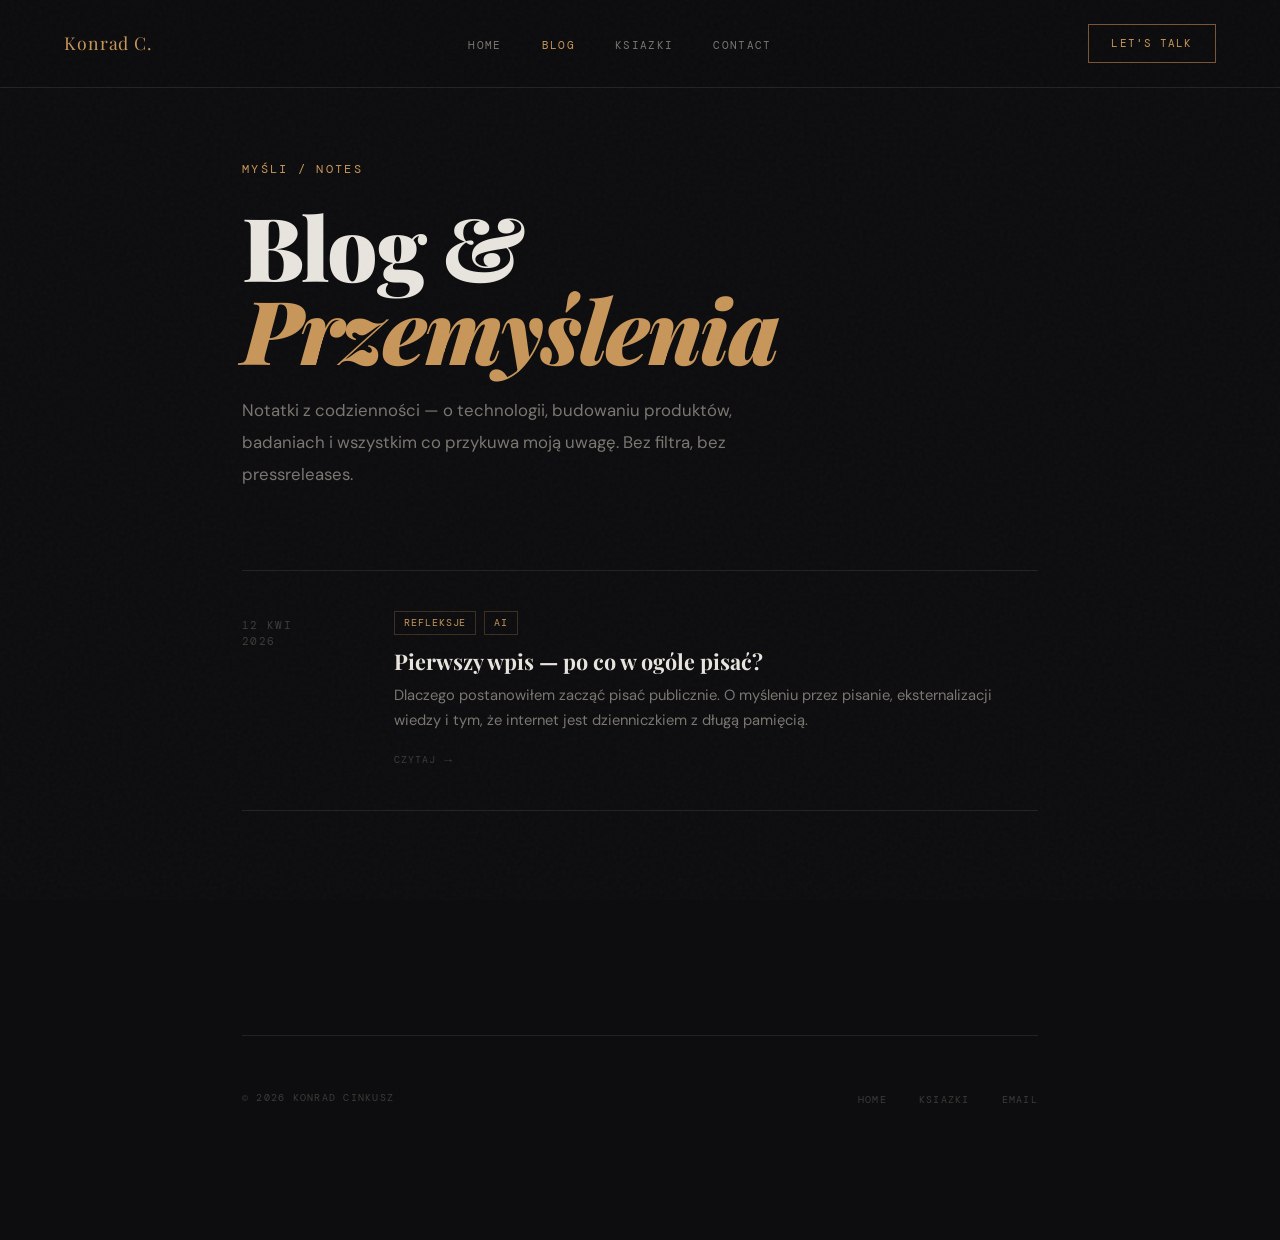
==== blog/index.html @ 59f7c013 "Add blog and books subpages with main page integration - blog/index.html: post listing with date + t" ====
<!DOCTYPE html>
<html lang="pl">
<head>
<meta charset="UTF-8" />
<meta name="viewport" content="width=device-width, initial-scale=1.0" />
<title>Blog — Konrad Cinkusz</title>
<link href="https://fonts.googleapis.com/css2?family=Playfair+Display:ital,wght@0,400;0,700;0,900;1,400&family=DM+Sans:wght@300;400;500&family=DM+Mono:wght@300;400;500&display=swap" rel="stylesheet" />
<style>
  :root {
    --bg: #0d0d0f;
    --bg2: #111115;
    --bg3: #16161c;
    --gold: #c8965a;
    --gold-light: #e0b87a;
    --gold-dim: #7a5535;
    --text: #e8e4de;
    --text-dim: #7a7670;
    --text-muted: #3d3b38;
    --border: #222228;
    --border-gold: rgba(200,150,90,0.25);
  }

  *, *::before, *::after { margin: 0; padding: 0; box-sizing: border-box; }
  html { scroll-behavior: smooth; }

  body {
    background: var(--bg);
    color: var(--text);
    font-family: 'DM Sans', sans-serif;
    font-size: 16px;
    line-height: 1.7;
    overflow-x: hidden;
  }

  body::before {
    content: '';
    position: fixed;
    inset: 0;
    background-image: url("data:image/svg+xml,%3Csvg viewBox='0 0 256 256' xmlns='http://www.w3.org/2000/svg'%3E%3Cfilter id='n'%3E%3CfeTurbulence type='fractalNoise' baseFrequency='0.9' numOctaves='4' stitchTiles='stitch'/%3E%3C/filter%3E%3Crect width='100%25' height='100%25' filter='url(%23n)' opacity='1'/%3E%3C/svg%3E");
    opacity: 0.025;
    pointer-events: none;
    z-index: 1000;
  }

  /* NAV */
  nav {
    position: fixed;
    top: 0; left: 0; right: 0;
    z-index: 900;
    display: flex;
    justify-content: space-between;
    align-items: center;
    padding: 1.5rem 4rem;
    background: rgba(13,13,15,0.85);
    backdrop-filter: blur(12px);
    border-bottom: 1px solid var(--border);
  }

  .nav-logo {
    font-family: 'Playfair Display', serif;
    font-size: 1.1rem;
    color: var(--gold);
    letter-spacing: 0.05em;
    text-decoration: none;
  }

  .nav-links {
    display: flex;
    gap: 2.5rem;
    list-style: none;
  }

  .nav-links a {
    font-family: 'DM Mono', monospace;
    font-size: 0.7rem;
    letter-spacing: 0.12em;
    text-transform: uppercase;
    color: var(--text-dim);
    text-decoration: none;
    transition: color 0.3s;
  }

  .nav-links a:hover,
  .nav-links a.active { color: var(--gold); }

  .nav-cta {
    font-family: 'DM Mono', monospace;
    font-size: 0.7rem;
    letter-spacing: 0.1em;
    text-transform: uppercase;
    padding: 0.55rem 1.4rem;
    border: 1px solid var(--gold-dim);
    color: var(--gold);
    text-decoration: none;
    transition: all 0.3s;
  }

  .nav-cta:hover { background: var(--gold); color: var(--bg); }

  /* PAGE */
  .page-wrapper {
    max-width: 860px;
    margin: 0 auto;
    padding: 10rem 2rem 8rem;
  }

  .page-eyebrow {
    font-family: 'DM Mono', monospace;
    font-size: 0.72rem;
    letter-spacing: 0.2em;
    text-transform: uppercase;
    color: var(--gold);
    margin-bottom: 1.5rem;
    opacity: 0;
    animation: fadeUp 0.7s ease 0.1s forwards;
  }

  .page-title {
    font-family: 'Playfair Display', serif;
    font-size: clamp(3rem, 7vw, 5.5rem);
    font-weight: 900;
    line-height: 0.95;
    letter-spacing: -0.02em;
    margin-bottom: 1.5rem;
    opacity: 0;
    animation: fadeUp 0.7s ease 0.25s forwards;
  }

  .page-title em { font-style: italic; color: var(--gold); }

  .page-desc {
    font-size: 1.05rem;
    color: var(--text-dim);
    line-height: 1.9;
    max-width: 560px;
    margin-bottom: 5rem;
    opacity: 0;
    animation: fadeUp 0.7s ease 0.4s forwards;
  }

  /* POSTS LIST */
  .posts-list {
    display: flex;
    flex-direction: column;
    gap: 0;
    opacity: 0;
    animation: fadeUp 0.7s ease 0.55s forwards;
  }

  .post-item {
    display: grid;
    grid-template-columns: 120px 1fr;
    gap: 2rem;
    align-items: start;
    padding: 2.5rem 0;
    border-bottom: 1px solid var(--border);
    text-decoration: none;
    transition: all 0.2s;
  }

  .post-item:first-child { border-top: 1px solid var(--border); }

  .post-item:hover .post-title { color: var(--gold); }
  .post-item:hover .post-arrow { transform: translateX(6px); color: var(--gold); }

  .post-date {
    font-family: 'DM Mono', monospace;
    font-size: 0.68rem;
    letter-spacing: 0.12em;
    color: var(--text-muted);
    text-transform: uppercase;
    padding-top: 0.35rem;
    line-height: 1.5;
  }

  .post-body { display: flex; flex-direction: column; gap: 0.5rem; }

  .post-tags {
    display: flex;
    gap: 0.5rem;
    flex-wrap: wrap;
    margin-bottom: 0.25rem;
  }

  .post-tag {
    font-family: 'DM Mono', monospace;
    font-size: 0.6rem;
    letter-spacing: 0.1em;
    text-transform: uppercase;
    color: var(--gold);
    border: 1px solid var(--border-gold);
    padding: 0.15rem 0.55rem;
  }

  .post-title {
    font-family: 'Playfair Display', serif;
    font-size: 1.35rem;
    font-weight: 700;
    color: var(--text);
    line-height: 1.3;
    transition: color 0.2s;
  }

  .post-excerpt {
    font-size: 0.92rem;
    color: var(--text-dim);
    line-height: 1.7;
  }

  .post-footer {
    display: flex;
    align-items: center;
    gap: 0.5rem;
    margin-top: 0.5rem;
    font-family: 'DM Mono', monospace;
    font-size: 0.65rem;
    letter-spacing: 0.1em;
    color: var(--text-muted);
    text-transform: uppercase;
  }

  .post-arrow {
    color: var(--text-muted);
    transition: transform 0.2s, color 0.2s;
    font-size: 0.8rem;
  }

  /* EMPTY STATE */
  .empty-state {
    padding: 4rem 0;
    text-align: center;
    border: 1px dashed var(--border);
  }

  .empty-state p {
    font-family: 'DM Mono', monospace;
    font-size: 0.75rem;
    letter-spacing: 0.15em;
    text-transform: uppercase;
    color: var(--text-muted);
  }

  /* FOOTER */
  .page-footer {
    margin-top: 6rem;
    padding-top: 3rem;
    border-top: 1px solid var(--border);
    display: flex;
    justify-content: space-between;
    align-items: center;
    flex-wrap: wrap;
    gap: 1rem;
  }

  .footer-text {
    font-family: 'DM Mono', monospace;
    font-size: 0.65rem;
    letter-spacing: 0.12em;
    text-transform: uppercase;
    color: var(--text-muted);
  }

  .footer-links {
    display: flex;
    gap: 2rem;
    list-style: none;
  }

  .footer-links a {
    font-family: 'DM Mono', monospace;
    font-size: 0.65rem;
    letter-spacing: 0.12em;
    text-transform: uppercase;
    color: var(--text-muted);
    text-decoration: none;
    transition: color 0.2s;
  }

  .footer-links a:hover { color: var(--gold); }

  /* ANIMATIONS */
  @keyframes fadeUp {
    from { opacity: 0; transform: translateY(20px); }
    to   { opacity: 1; transform: translateY(0); }
  }

  /* MOBILE */
  @media (max-width: 640px) {
    nav { padding: 1.5rem 1.5rem; }
    .nav-links { display: none; }
    .page-wrapper { padding: 8rem 1.5rem 5rem; }

    .post-item {
      grid-template-columns: 1fr;
      gap: 0.5rem;
    }
    .post-date { padding-top: 0; }
  }
</style>
</head>
<body>

<!-- NAV -->
<nav>
  <a href="../index.html" class="nav-logo">Konrad C.</a>
  <ul class="nav-links">
    <li><a href="../index.html">Home</a></li>
    <li><a href="index.html" class="active">Blog</a></li>
    <li><a href="../ksiazki/index.html">Ksiazki</a></li>
    <li><a href="../index.html#contact">Contact</a></li>
  </ul>
  <a href="../index.html#contact" class="nav-cta">Let's Talk</a>
</nav>

<div class="page-wrapper">

  <p class="page-eyebrow">Myśli / Notes</p>
  <h1 class="page-title">Blog &amp;<br><em>Przemyślenia</em></h1>
  <p class="page-desc">
    Notatki z codzienności — o technologii, budowaniu produktów, badaniach
    i wszystkim co przykuwa moją uwagę. Bez filtra, bez pressreleases.
  </p>

  <!-- ════════════════════════════════════════════════
       LISTA WPISÓW
       Aby dodać nowy wpis:
       1. Skopiuj blok <a class="post-item"> poniżej
       2. Zmień href na ścieżkę do nowego pliku HTML
       3. Uzupełnij datę, tagi, tytuł i zajawkę
       ════════════════════════════════════════════════ -->
  <div class="posts-list">

    <a href="posts/2026-04-12-pierwszy-wpis.html" class="post-item">
      <div class="post-date">
        12 Kwi<br>2026
      </div>
      <div class="post-body">
        <div class="post-tags">
          <span class="post-tag">Refleksje</span>
          <span class="post-tag">AI</span>
        </div>
        <div class="post-title">Pierwszy wpis — po co w ogóle pisać?</div>
        <div class="post-excerpt">
          Dlaczego postanowiłem zacząć pisać publicznie. O myśleniu przez pisanie,
          eksternalizacji wiedzy i tym, że internet jest dzienniczkiem z długą pamięcią.
        </div>
        <div class="post-footer">
          <span>Czytaj</span>
          <span class="post-arrow">→</span>
        </div>
      </div>
    </a>

    <!-- TUTAJ WKLEJAJ KOLEJNE WPISY (od najnowszego) -->

  </div>

</div>

<!-- FOOTER -->
<div class="page-wrapper" style="padding-top:0;">
  <div class="page-footer">
    <span class="footer-text">&copy; 2026 Konrad Cinkusz</span>
    <ul class="footer-links">
      <li><a href="../index.html">Home</a></li>
      <li><a href="../ksiazki/index.html">Ksiazki</a></li>
      <li><a href="mailto:konradcinkusz@gmail.com">Email</a></li>
    </ul>
  </div>
</div>

</body>
</html>
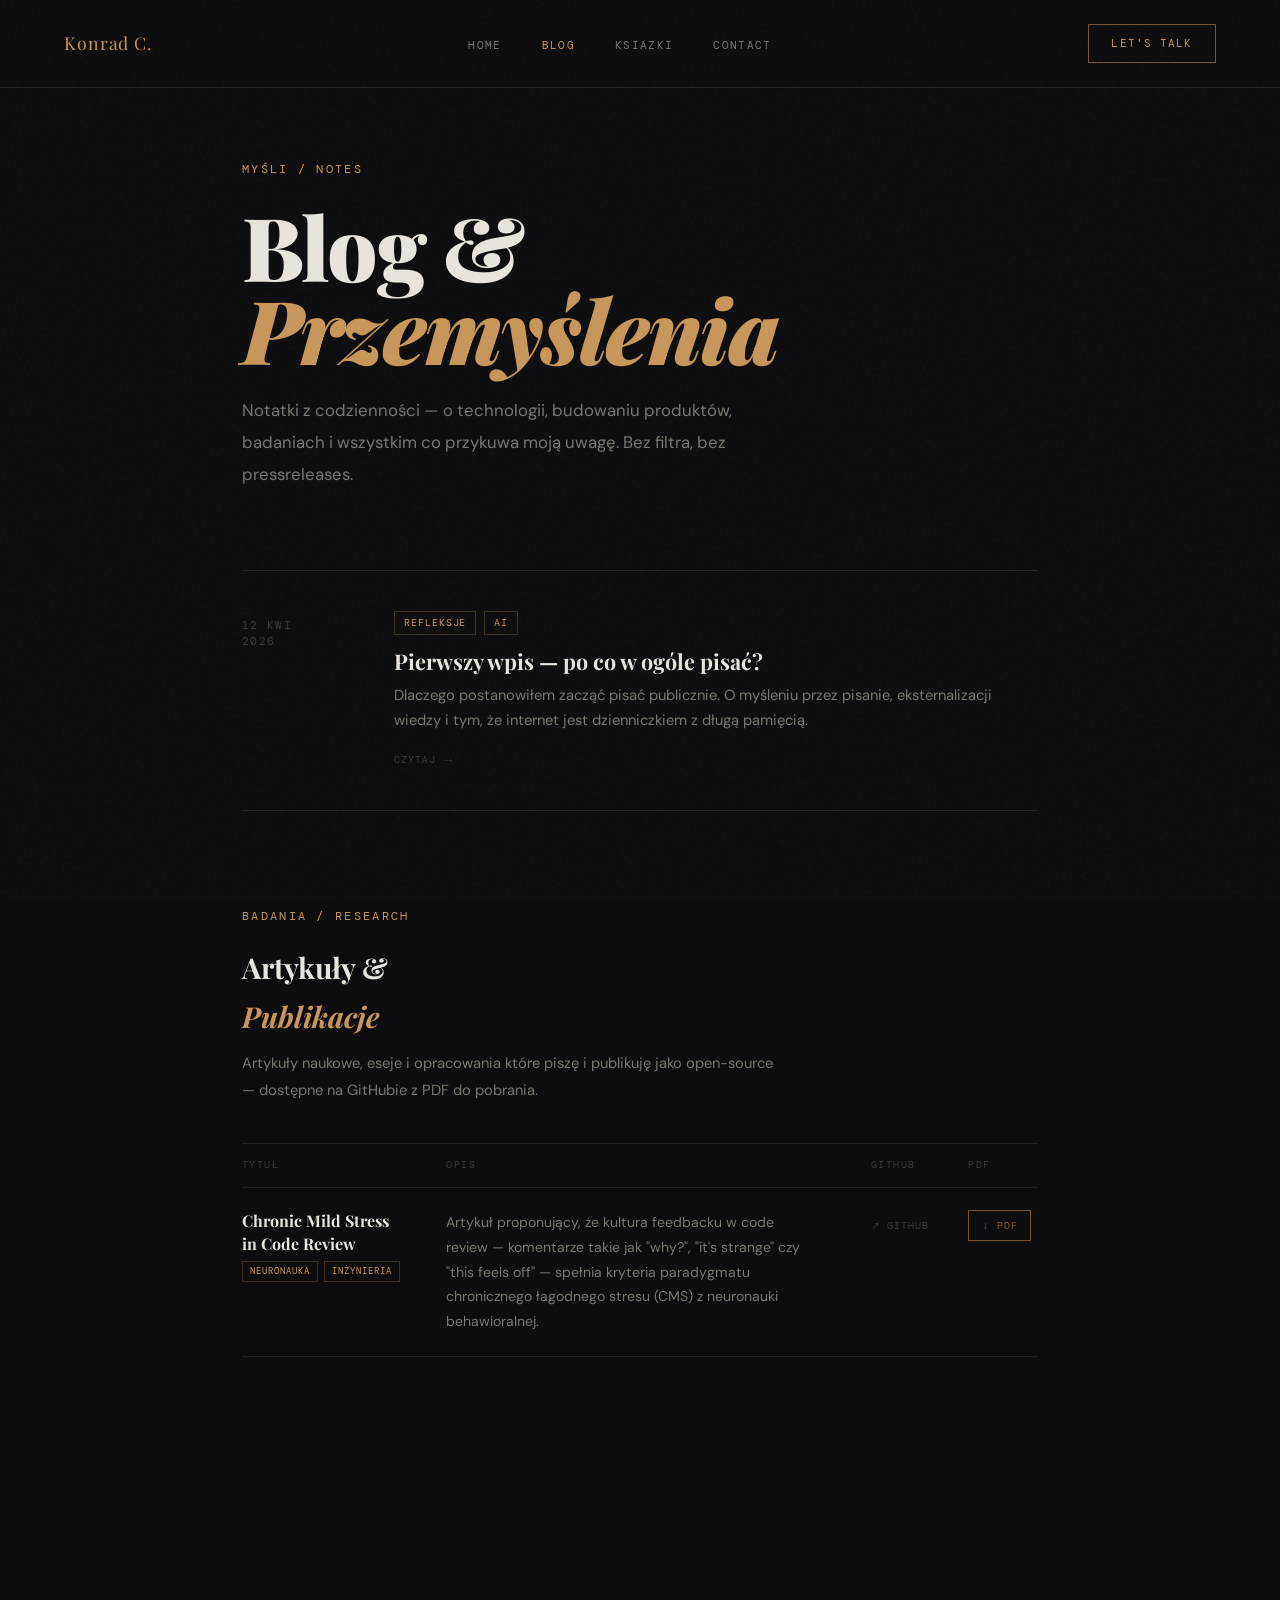
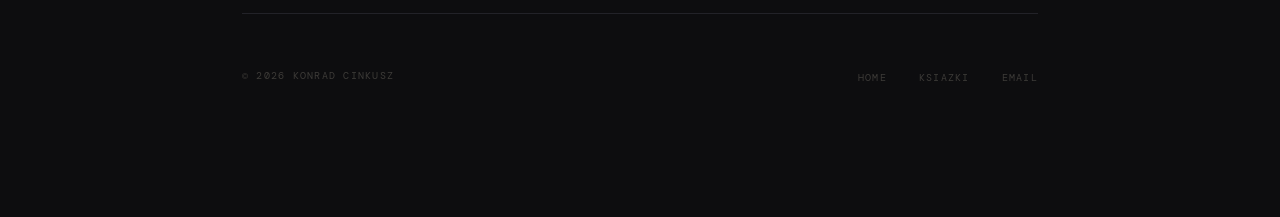
==== commit 3ee67a63: "Add publications table to blog page Adds an "Artykuły & Publikacje" section after the posts list wit" ====
--- a/blog/index.html
+++ b/blog/index.html
@@ -240,6 +240,147 @@
     color: var(--text-muted);
   }
 
+  /* PUBLICATIONS TABLE */
+  .section-eyebrow {
+    font-family: 'DM Mono', monospace;
+    font-size: 0.72rem;
+    letter-spacing: 0.2em;
+    text-transform: uppercase;
+    color: var(--gold);
+    margin-bottom: 1rem;
+    margin-top: 6rem;
+  }
+
+  .section-title {
+    font-family: 'Playfair Display', serif;
+    font-size: 1.8rem;
+    font-weight: 700;
+    color: var(--text);
+    margin-bottom: 0.6rem;
+  }
+
+  .section-title em { font-style: italic; color: var(--gold); }
+
+  .section-desc {
+    font-size: 0.92rem;
+    color: var(--text-dim);
+    line-height: 1.8;
+    max-width: 540px;
+    margin-bottom: 2.5rem;
+  }
+
+  .pub-table {
+    width: 100%;
+    border-collapse: collapse;
+    margin-bottom: 2rem;
+  }
+
+  .pub-table thead tr {
+    border-top: 1px solid var(--border);
+    border-bottom: 1px solid var(--border);
+  }
+
+  .pub-table th {
+    font-family: 'DM Mono', monospace;
+    font-size: 0.62rem;
+    letter-spacing: 0.15em;
+    text-transform: uppercase;
+    color: var(--text-muted);
+    padding: 0.8rem 1rem;
+    text-align: left;
+    font-weight: 400;
+  }
+
+  .pub-table th:first-child { padding-left: 0; }
+  .pub-table th:last-child { padding-right: 0; }
+
+  .pub-table tbody tr {
+    border-bottom: 1px solid var(--border);
+    transition: background 0.15s;
+  }
+
+  .pub-table tbody tr:hover { background: rgba(200,150,90,0.03); }
+
+  .pub-table td {
+    padding: 1.4rem 1rem;
+    vertical-align: top;
+  }
+
+  .pub-table td:first-child { padding-left: 0; }
+  .pub-table td:last-child { padding-right: 0; }
+
+  .pub-name {
+    font-family: 'Playfair Display', serif;
+    font-size: 1rem;
+    font-weight: 700;
+    color: var(--text);
+    line-height: 1.4;
+    margin-bottom: 0.3rem;
+  }
+
+  .pub-tags {
+    display: flex;
+    gap: 0.4rem;
+    flex-wrap: wrap;
+    margin-top: 0.4rem;
+  }
+
+  .pub-tag {
+    font-family: 'DM Mono', monospace;
+    font-size: 0.58rem;
+    letter-spacing: 0.1em;
+    text-transform: uppercase;
+    color: var(--gold);
+    border: 1px solid var(--border-gold);
+    padding: 0.1rem 0.45rem;
+  }
+
+  .pub-desc {
+    font-size: 0.88rem;
+    color: var(--text-dim);
+    line-height: 1.75;
+    max-width: 360px;
+  }
+
+  .pub-link {
+    display: inline-flex;
+    align-items: center;
+    gap: 0.35rem;
+    font-family: 'DM Mono', monospace;
+    font-size: 0.65rem;
+    letter-spacing: 0.1em;
+    text-transform: uppercase;
+    text-decoration: none;
+    color: var(--text-muted);
+    transition: color 0.2s;
+    white-space: nowrap;
+  }
+
+  .pub-link:hover { color: var(--gold); }
+
+  .pub-link-pdf {
+    color: var(--gold-dim);
+    border: 1px solid var(--gold-dim);
+    padding: 0.35rem 0.8rem;
+    transition: background 0.2s, color 0.2s;
+  }
+
+  .pub-link-pdf:hover { background: var(--gold); color: var(--bg); border-color: var(--gold); }
+
+  .pub-actions {
+    display: flex;
+    flex-direction: column;
+    gap: 0.6rem;
+    align-items: flex-start;
+  }
+
+  @media (max-width: 640px) {
+    .pub-table thead { display: none; }
+    .pub-table tbody tr { display: block; padding: 1.5rem 0; }
+    .pub-table td { display: block; padding: 0.2rem 0; }
+    .pub-desc { max-width: 100%; }
+  }
+
   /* FOOTER */
   .page-footer {
     margin-top: 6rem;
@@ -355,6 +496,61 @@
 
   </div>
 
+  <!-- ════════════════════════════════════════════════
+       ARTYKUŁY & PUBLIKACJE
+       Aby dodać nową publikację: skopiuj blok <tr> poniżej
+       ════════════════════════════════════════════════ -->
+  <p class="section-eyebrow">Badania / Research</p>
+  <h2 class="section-title">Artykuły &amp;<br><em>Publikacje</em></h2>
+  <p class="section-desc">
+    Artykuły naukowe, eseje i opracowania które piszę i publikuję jako open-source — dostępne na GitHubie z PDF do pobrania.
+  </p>
+
+  <table class="pub-table">
+    <thead>
+      <tr>
+        <th>Tytuł</th>
+        <th>Opis</th>
+        <th>GitHub</th>
+        <th>PDF</th>
+      </tr>
+    </thead>
+    <tbody>
+
+      <tr>
+        <td>
+          <div class="pub-name">Chronic Mild Stress<br>in Code Review</div>
+          <div class="pub-tags">
+            <span class="pub-tag">Neuronauka</span>
+            <span class="pub-tag">Inżynieria</span>
+          </div>
+        </td>
+        <td>
+          <p class="pub-desc">
+            Artykuł proponujący, że kultura feedbacku w code review — komentarze takie jak
+            "why?", "it's strange" czy "this feels off" — spełnia kryteria paradygmatu
+            chronicznego łagodnego stresu (CMS) z neuronauki behawioralnej.
+          </p>
+        </td>
+        <td>
+          <a href="https://github.com/konradcinkusz/cms-code-review-article" class="pub-link" target="_blank" rel="noopener">
+            ↗ GitHub
+          </a>
+        </td>
+        <td>
+          <div class="pub-actions">
+            <a href="https://github.com/konradcinkusz/cms-code-review-article/releases/latest/download/CMS_Code_Review.pdf" class="pub-link pub-link-pdf" target="_blank" rel="noopener">
+              ↓ PDF
+            </a>
+          </div>
+        </td>
+      </tr>
+
+      <!-- TUTAJ WKLEJAJ KOLEJNE PUBLIKACJE -->
+
+    </tbody>
+  </table>
+
 </div>
 
 <!-- FOOTER -->
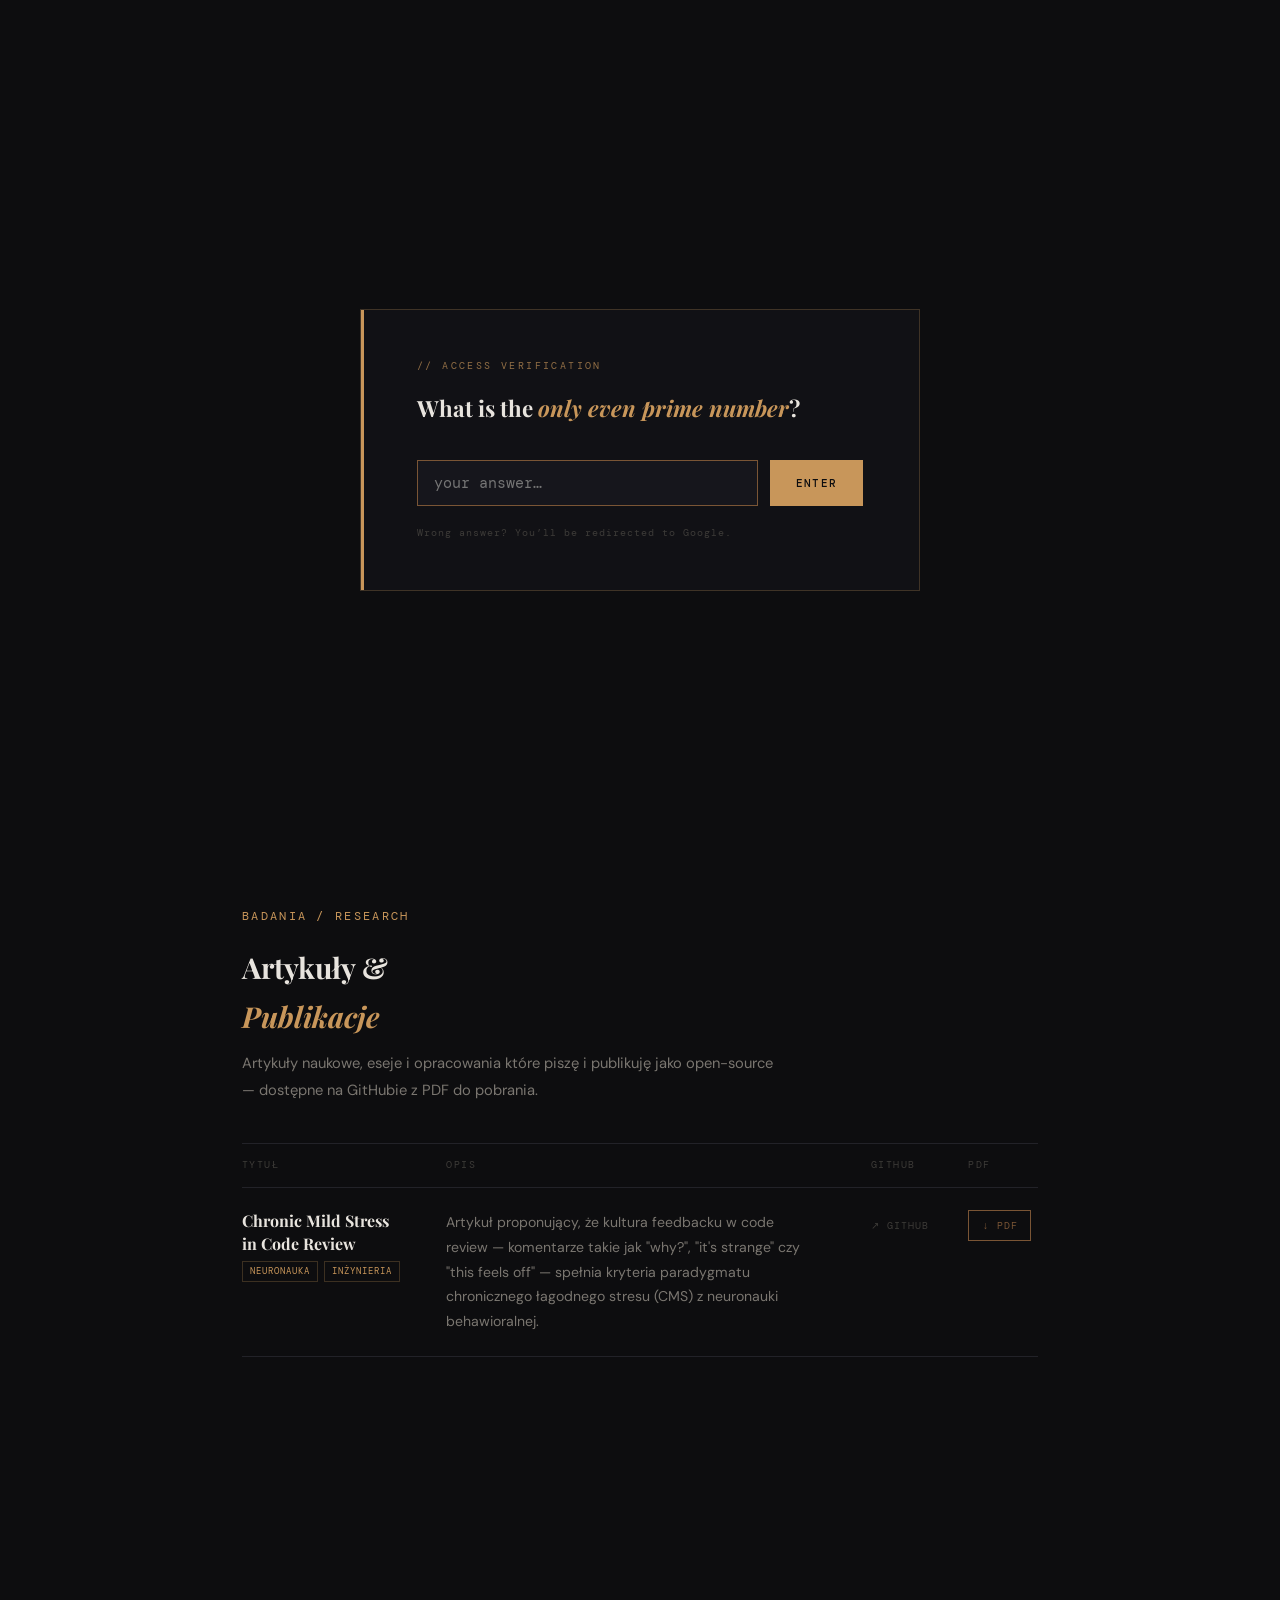
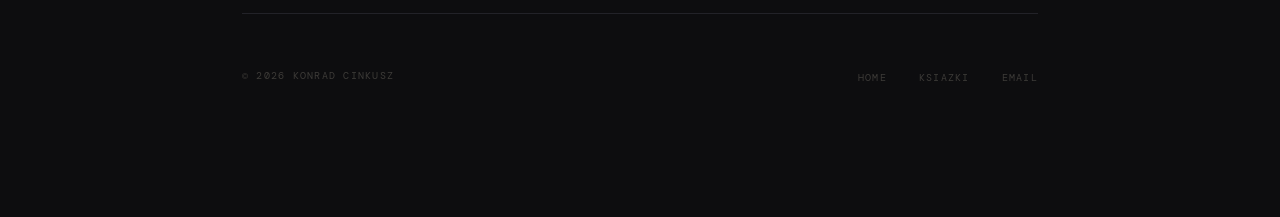
==== commit 3cd1c899: "Extract shared cursor & guard to assets/shared.css + shared.js; add sessionStorage so riddle fires o" ====
--- a/blog/index.html
+++ b/blog/index.html
@@ -5,6 +5,8 @@
 <meta name="viewport" content="width=device-width, initial-scale=1.0" />
 <title>Blog — Konrad Cinkusz</title>
 <link href="https://fonts.googleapis.com/css2?family=Playfair+Display:ital,wght@0,400;0,700;0,900;1,400&family=DM+Sans:wght@300;400;500&family=DM+Mono:wght@300;400;500&display=swap" rel="stylesheet" />
+<link rel="stylesheet" href="../assets/shared.css" />
+<script src="../assets/shared.js"></script>
 <style>
   :root {
     --bg: #0d0d0f;
@@ -440,6 +442,7 @@
 </style>
 </head>
 <body>
+<script>initGuard();</script>
 
 <!-- NAV -->
 <nav>
@@ -565,5 +568,6 @@
   </div>
 </div>
 
+<script>initCursor();</script>
 </body>
 </html>
--- a/assets/shared.css
+++ b/assets/shared.css
@@ -0,0 +1,140 @@
+/* ── CUSTOM CURSOR ── */
+*, *::before, *::after { cursor: none !important; }
+
+.cursor-dot {
+  position: fixed;
+  top: 0; left: 0;
+  width: 10px; height: 10px;
+  background: var(--gold);
+  border-radius: 50%;
+  pointer-events: none;
+  z-index: 10000;
+  transform: translate(-50%, -50%);
+  box-shadow: 0 0 8px rgba(200,150,90,0.6), 0 0 20px rgba(200,150,90,0.3);
+  transition: opacity 0.3s;
+}
+
+.cursor-canvas {
+  position: fixed;
+  inset: 0;
+  pointer-events: none;
+  z-index: 9999;
+}
+
+@media (max-width: 900px) {
+  .cursor-dot, .cursor-canvas { display: none; }
+  *, *::before, *::after { cursor: auto !important; }
+}
+
+/* ── GUARD OVERLAY ── */
+#guard-overlay {
+  position: fixed;
+  inset: 0;
+  z-index: 99999;
+  background: var(--bg);
+  display: flex;
+  align-items: center;
+  justify-content: center;
+  flex-direction: column;
+  transition: opacity 0.6s ease;
+}
+
+#guard-overlay.fade-out {
+  opacity: 0;
+  pointer-events: none;
+}
+
+.guard-inner {
+  width: min(560px, 90vw);
+  border: 1px solid var(--border-gold);
+  background: var(--bg2);
+  padding: 3rem 3.5rem;
+  position: relative;
+  animation: guardFadeUp 0.7s ease 0.1s both;
+}
+
+.guard-inner::before {
+  content: '';
+  position: absolute;
+  top: 0; left: 0;
+  width: 3px; height: 100%;
+  background: var(--gold);
+}
+
+.guard-index {
+  font-family: 'DM Mono', monospace;
+  font-size: 0.6rem;
+  letter-spacing: 0.25em;
+  text-transform: uppercase;
+  color: var(--gold);
+  opacity: 0.7;
+  margin-bottom: 1.2rem;
+}
+
+.guard-question {
+  font-family: 'Playfair Display', serif;
+  font-size: clamp(1.1rem, 2.5vw, 1.4rem);
+  font-weight: 700;
+  line-height: 1.4;
+  margin-bottom: 2.2rem;
+  color: var(--text);
+}
+
+.guard-question em { color: var(--gold); font-style: italic; }
+
+.guard-form {
+  display: flex;
+  gap: 0.75rem;
+}
+
+.guard-input {
+  flex: 1;
+  background: var(--bg3, #16161c);
+  border: 1px solid var(--border);
+  color: var(--text);
+  font-family: 'DM Mono', monospace;
+  font-size: 0.95rem;
+  padding: 0.75rem 1rem;
+  outline: none;
+  transition: border-color 0.3s;
+}
+
+.guard-input:focus { border-color: var(--gold-dim); }
+.guard-input.error { border-color: #c85a5a; animation: guardShake 0.35s ease; }
+
+.guard-submit {
+  background: var(--gold);
+  color: var(--bg);
+  border: none;
+  font-family: 'DM Mono', monospace;
+  font-size: 0.7rem;
+  letter-spacing: 0.12em;
+  text-transform: uppercase;
+  padding: 0.75rem 1.6rem;
+  cursor: pointer !important;
+  font-weight: 500;
+  transition: background 0.3s, transform 0.2s;
+}
+
+.guard-submit:hover { background: var(--gold-light); transform: translateY(-1px); }
+
+.guard-hint {
+  font-family: 'DM Mono', monospace;
+  font-size: 0.62rem;
+  letter-spacing: 0.1em;
+  color: var(--text-muted);
+  margin-top: 1.2rem;
+}
+
+@keyframes guardFadeUp {
+  from { opacity: 0; transform: translateY(30px); }
+  to   { opacity: 1; transform: translateY(0); }
+}
+
+@keyframes guardShake {
+  0%, 100% { transform: translateX(0); }
+  20%       { transform: translateX(-6px); }
+  40%       { transform: translateX(6px); }
+  60%       { transform: translateX(-4px); }
+  80%       { transform: translateX(4px); }
+}
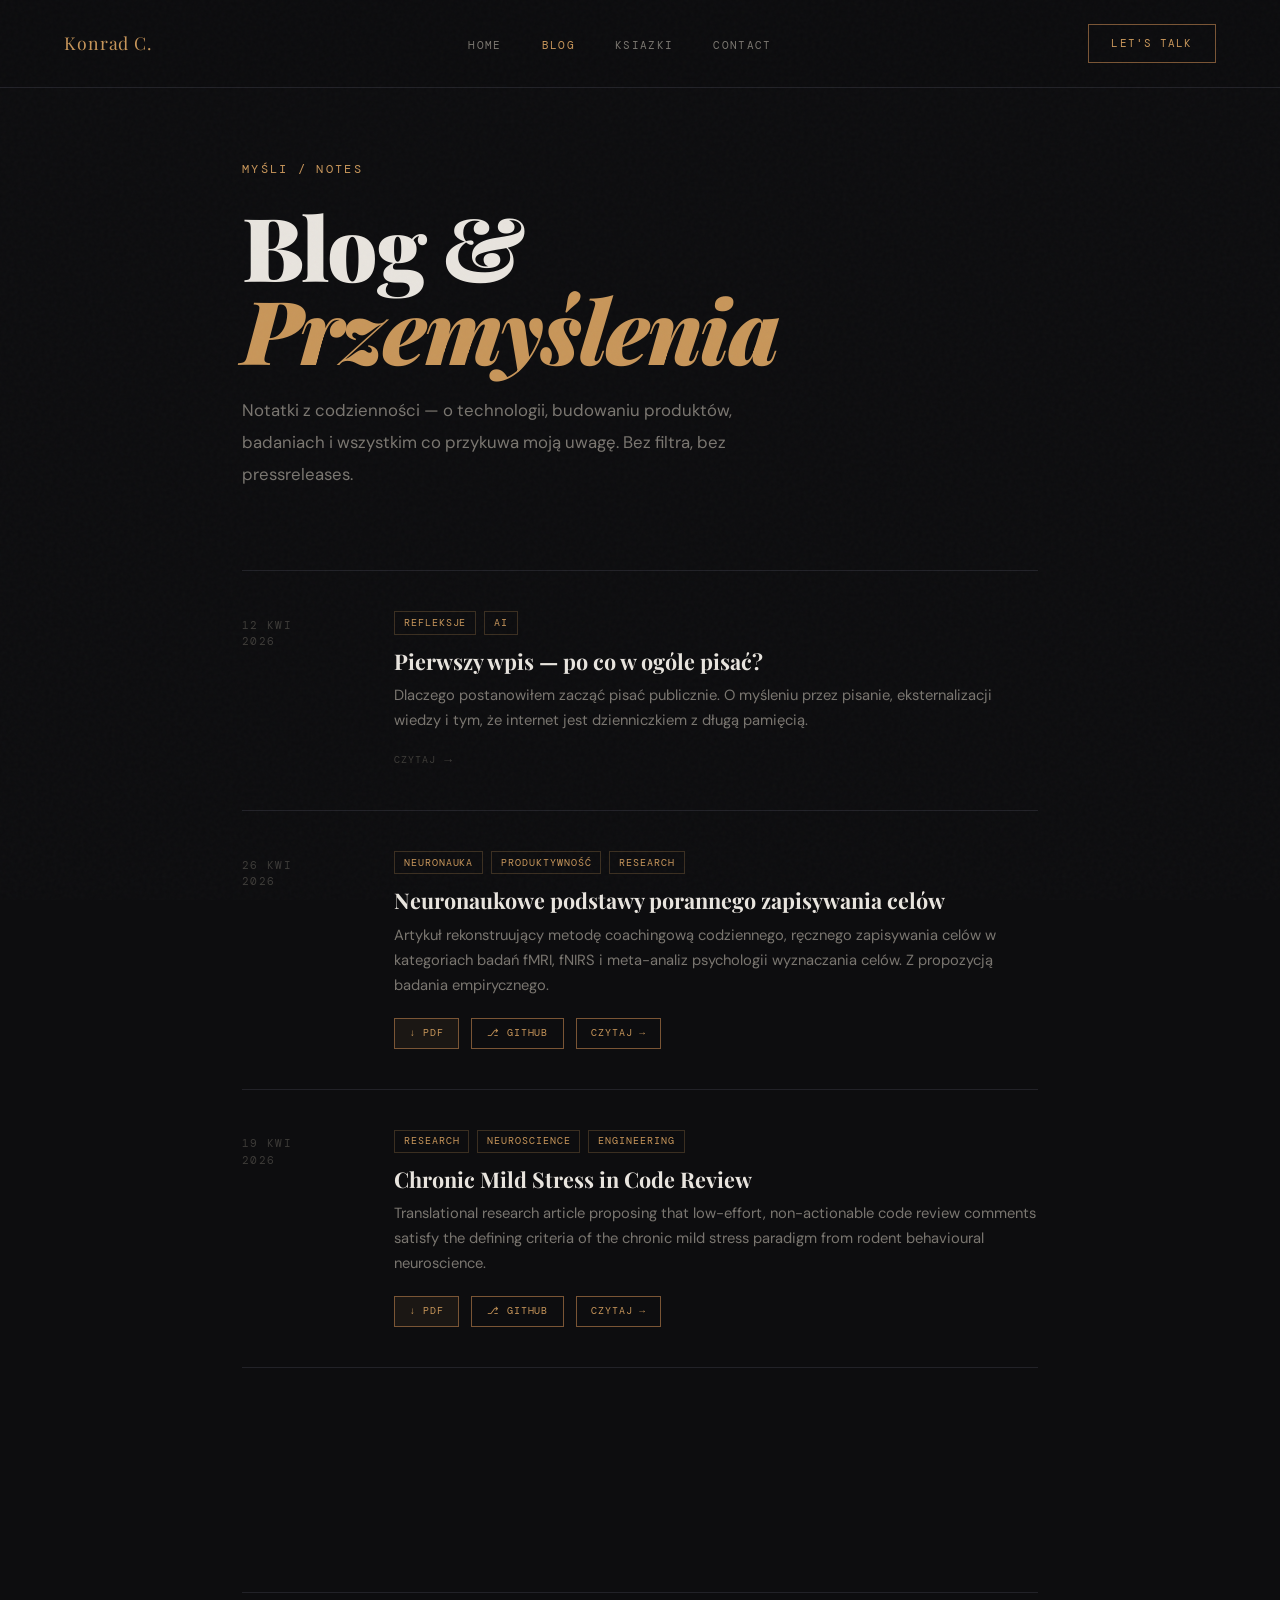
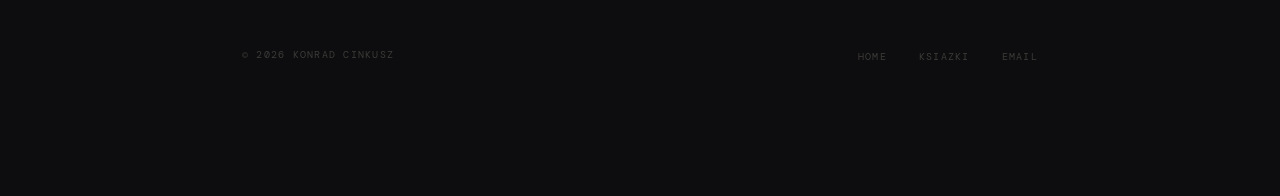
==== commit 5f24658d: "Add new blog posts, card layout, and .gitignore Added two new blog post HTML files with custom style" ====
--- a/blog/index.html
+++ b/blog/index.html
@@ -5,8 +5,6 @@
 <meta name="viewport" content="width=device-width, initial-scale=1.0" />
 <title>Blog — Konrad Cinkusz</title>
 <link href="https://fonts.googleapis.com/css2?family=Playfair+Display:ital,wght@0,400;0,700;0,900;1,400&family=DM+Sans:wght@300;400;500&family=DM+Mono:wght@300;400;500&display=swap" rel="stylesheet" />
-<link rel="stylesheet" href="../assets/shared.css" />
-<script src="../assets/shared.js"></script>
 <style>
   :root {
     --bg: #0d0d0f;
@@ -227,6 +225,63 @@
     font-size: 0.8rem;
   }
 
+  /* Card variant: not a full-link wrapper, has nested action buttons */
+  .post-item--linked {
+    display: grid;
+    grid-template-columns: 120px 1fr;
+    gap: 2rem;
+    align-items: start;
+    padding: 2.5rem 0;
+    border-bottom: 1px solid var(--border);
+    text-decoration: none;
+    transition: all 0.2s;
+  }
+
+  .post-item--linked:first-child { border-top: 1px solid var(--border); }
+
+  .post-item--linked .post-title-link {
+    font-family: 'Playfair Display', serif;
+    font-size: 1.35rem;
+    font-weight: 700;
+    color: var(--text);
+    line-height: 1.3;
+    text-decoration: none;
+    transition: color 0.2s;
+    display: block;
+  }
+
+  .post-item--linked .post-title-link:hover { color: var(--gold); }
+
+  .post-links {
+    display: flex;
+    gap: 0.75rem;
+    flex-wrap: wrap;
+    margin-top: 0.75rem;
+  }
+
+  .post-link-btn {
+    display: inline-flex;
+    align-items: center;
+    gap: 0.4rem;
+    font-family: 'DM Mono', monospace;
+    font-size: 0.6rem;
+    letter-spacing: 0.1em;
+    text-transform: uppercase;
+    text-decoration: none;
+    padding: 0.4rem 0.9rem;
+    border: 1px solid var(--gold-dim);
+    color: var(--gold);
+    transition: all 0.2s;
+  }
+
+  .post-link-btn:hover {
+    background: var(--gold);
+    color: var(--bg);
+    border-color: var(--gold);
+  }
+
+  .post-link-btn--primary { background: rgba(200,150,90,0.08); }
+
   /* EMPTY STATE */
   .empty-state {
     padding: 4rem 0;
@@ -242,147 +297,6 @@
     color: var(--text-muted);
   }
 
-  /* PUBLICATIONS TABLE */
-  .section-eyebrow {
-    font-family: 'DM Mono', monospace;
-    font-size: 0.72rem;
-    letter-spacing: 0.2em;
-    text-transform: uppercase;
-    color: var(--gold);
-    margin-bottom: 1rem;
-    margin-top: 6rem;
-  }
-
-  .section-title {
-    font-family: 'Playfair Display', serif;
-    font-size: 1.8rem;
-    font-weight: 700;
-    color: var(--text);
-    margin-bottom: 0.6rem;
-  }
-
-  .section-title em { font-style: italic; color: var(--gold); }
-
-  .section-desc {
-    font-size: 0.92rem;
-    color: var(--text-dim);
-    line-height: 1.8;
-    max-width: 540px;
-    margin-bottom: 2.5rem;
-  }
-
-  .pub-table {
-    width: 100%;
-    border-collapse: collapse;
-    margin-bottom: 2rem;
-  }
-
-  .pub-table thead tr {
-    border-top: 1px solid var(--border);
-    border-bottom: 1px solid var(--border);
-  }
-
-  .pub-table th {
-    font-family: 'DM Mono', monospace;
-    font-size: 0.62rem;
-    letter-spacing: 0.15em;
-    text-transform: uppercase;
-    color: var(--text-muted);
-    padding: 0.8rem 1rem;
-    text-align: left;
-    font-weight: 400;
-  }
-
-  .pub-table th:first-child { padding-left: 0; }
-  .pub-table th:last-child { padding-right: 0; }
-
-  .pub-table tbody tr {
-    border-bottom: 1px solid var(--border);
-    transition: background 0.15s;
-  }
-
-  .pub-table tbody tr:hover { background: rgba(200,150,90,0.03); }
-
-  .pub-table td {
-    padding: 1.4rem 1rem;
-    vertical-align: top;
-  }
-
-  .pub-table td:first-child { padding-left: 0; }
-  .pub-table td:last-child { padding-right: 0; }
-
-  .pub-name {
-    font-family: 'Playfair Display', serif;
-    font-size: 1rem;
-    font-weight: 700;
-    color: var(--text);
-    line-height: 1.4;
-    margin-bottom: 0.3rem;
-  }
-
-  .pub-tags {
-    display: flex;
-    gap: 0.4rem;
-    flex-wrap: wrap;
-    margin-top: 0.4rem;
-  }
-
-  .pub-tag {
-    font-family: 'DM Mono', monospace;
-    font-size: 0.58rem;
-    letter-spacing: 0.1em;
-    text-transform: uppercase;
-    color: var(--gold);
-    border: 1px solid var(--border-gold);
-    padding: 0.1rem 0.45rem;
-  }
-
-  .pub-desc {
-    font-size: 0.88rem;
-    color: var(--text-dim);
-    line-height: 1.75;
-    max-width: 360px;
-  }
-
-  .pub-link {
-    display: inline-flex;
-    align-items: center;
-    gap: 0.35rem;
-    font-family: 'DM Mono', monospace;
-    font-size: 0.65rem;
-    letter-spacing: 0.1em;
-    text-transform: uppercase;
-    text-decoration: none;
-    color: var(--text-muted);
-    transition: color 0.2s;
-    white-space: nowrap;
-  }
-
-  .pub-link:hover { color: var(--gold); }
-
-  .pub-link-pdf {
-    color: var(--gold-dim);
-    border: 1px solid var(--gold-dim);
-    padding: 0.35rem 0.8rem;
-    transition: background 0.2s, color 0.2s;
-  }
-
-  .pub-link-pdf:hover { background: var(--gold); color: var(--bg); border-color: var(--gold); }
-
-  .pub-actions {
-    display: flex;
-    flex-direction: column;
-    gap: 0.6rem;
-    align-items: flex-start;
-  }
-
-  @media (max-width: 640px) {
-    .pub-table thead { display: none; }
-    .pub-table tbody tr { display: block; padding: 1.5rem 0; }
-    .pub-table td { display: block; padding: 0.2rem 0; }
-    .pub-desc { max-width: 100%; }
-  }
-
   /* FOOTER */
   .page-footer {
     margin-top: 6rem;
@@ -442,7 +356,6 @@
 </style>
 </head>
 <body>
-<script>initGuard();</script>
 
 <!-- NAV -->
 <nav>
@@ -495,64 +408,69 @@
       </div>
     </a>
 
+    <div class="post-item--linked">
+      <div class="post-date">
+        26 Kwi<br>2026
+      </div>
+      <div class="post-body">
+        <div class="post-tags">
+          <span class="post-tag">Neuronauka</span>
+          <span class="post-tag">Produktywność</span>
+          <span class="post-tag">Research</span>
+        </div>
+        <a href="posts/2026-04-26-poranne-cele-neuronauka.html" class="post-title-link">Neuronaukowe podstawy porannego zapisywania celów</a>
+        <div class="post-excerpt">
+          Artykuł rekonstruujący metodę coachingową codziennego, ręcznego zapisywania celów
+          w kategoriach badań fMRI, fNIRS i meta-analiz psychologii wyznaczania celów.
+          Z propozycją badania empirycznego.
+        </div>
+        <div class="post-links">
+          <a href="https://github.com/konradcinkusz/poranne-cele-neuronauka/releases/latest/download/Neuronauka_Porannego_Zapisywania_Celow.pdf"
+             class="post-link-btn post-link-btn--primary"
+             target="_blank" rel="noopener">↓ PDF</a>
+          <a href="https://github.com/konradcinkusz/poranne-cele-neuronauka"
+             class="post-link-btn"
+             target="_blank" rel="noopener">⎇ GitHub</a>
+          <a href="posts/2026-04-26-poranne-cele-neuronauka.html" class="post-link-btn">
+            Czytaj <span>→</span>
+          </a>
+        </div>
+      </div>
+    </div>
+
+    <div class="post-item--linked">
+      <div class="post-date">
+        19 Kwi<br>2026
+      </div>
+      <div class="post-body">
+        <div class="post-tags">
+          <span class="post-tag">Research</span>
+          <span class="post-tag">Neuroscience</span>
+          <span class="post-tag">Engineering</span>
+        </div>
+        <a href="posts/2026-04-19-cms-code-review.html" class="post-title-link">Chronic Mild Stress in Code Review</a>
+        <div class="post-excerpt">
+          Translational research article proposing that low-effort, non-actionable code review
+          comments satisfy the defining criteria of the chronic mild stress paradigm from
+          rodent behavioural neuroscience.
+        </div>
+        <div class="post-links">
+          <a href="https://github.com/konradcinkusz/cms-code-review-article/releases/latest/download/CMS_Code_Review.pdf"
+             class="post-link-btn post-link-btn--primary"
+             target="_blank" rel="noopener">↓ PDF</a>
+          <a href="https://github.com/konradcinkusz/cms-code-review-article"
+             class="post-link-btn"
+             target="_blank" rel="noopener">⎇ GitHub</a>
+          <a href="posts/2026-04-19-cms-code-review.html" class="post-link-btn">
+            Czytaj <span>→</span>
+          </a>
+        </div>
+      </div>
+    </div>
+
     <!-- TUTAJ WKLEJAJ KOLEJNE WPISY (od najnowszego) -->
 
   </div>
-
-  <!-- ════════════════════════════════════════════════
-       ARTYKUŁY & PUBLIKACJE
-       Aby dodać nową publikację: skopiuj blok <tr> poniżej
-       ════════════════════════════════════════════════ -->
-  <p class="section-eyebrow">Badania / Research</p>
-  <h2 class="section-title">Artykuły &amp;<br><em>Publikacje</em></h2>
-  <p class="section-desc">
-    Artykuły naukowe, eseje i opracowania które piszę i publikuję jako open-source — dostępne na GitHubie z PDF do pobrania.
-  </p>
-
-  <table class="pub-table">
-    <thead>
-      <tr>
-        <th>Tytuł</th>
-        <th>Opis</th>
-        <th>GitHub</th>
-        <th>PDF</th>
-      </tr>
-    </thead>
-    <tbody>
-
-      <tr>
-        <td>
-          <div class="pub-name">Chronic Mild Stress<br>in Code Review</div>
-          <div class="pub-tags">
-            <span class="pub-tag">Neuronauka</span>
-            <span class="pub-tag">Inżynieria</span>
-          </div>
-        </td>
-        <td>
-          <p class="pub-desc">
-            Artykuł proponujący, że kultura feedbacku w code review — komentarze takie jak
-            "why?", "it's strange" czy "this feels off" — spełnia kryteria paradygmatu
-            chronicznego łagodnego stresu (CMS) z neuronauki behawioralnej.
-          </p>
-        </td>
-        <td>
-          <a href="https://github.com/konradcinkusz/cms-code-review-article" class="pub-link" target="_blank" rel="noopener">
-            ↗ GitHub
-          </a>
-        </td>
-        <td>
-          <div class="pub-actions">
-            <a href="https://github.com/konradcinkusz/cms-code-review-article/releases/latest/download/CMS_Code_Review.pdf" class="pub-link pub-link-pdf" target="_blank" rel="noopener">
-              ↓ PDF
-            </a>
-          </div>
-        </td>
-      </tr>
-
-      <!-- TUTAJ WKLEJAJ KOLEJNE PUBLIKACJE -->
-
-    </tbody>
-  </table>
 
 </div>
 
@@ -568,6 +486,5 @@
   </div>
 </div>
 
-<script>initCursor();</script>
 </body>
 </html>
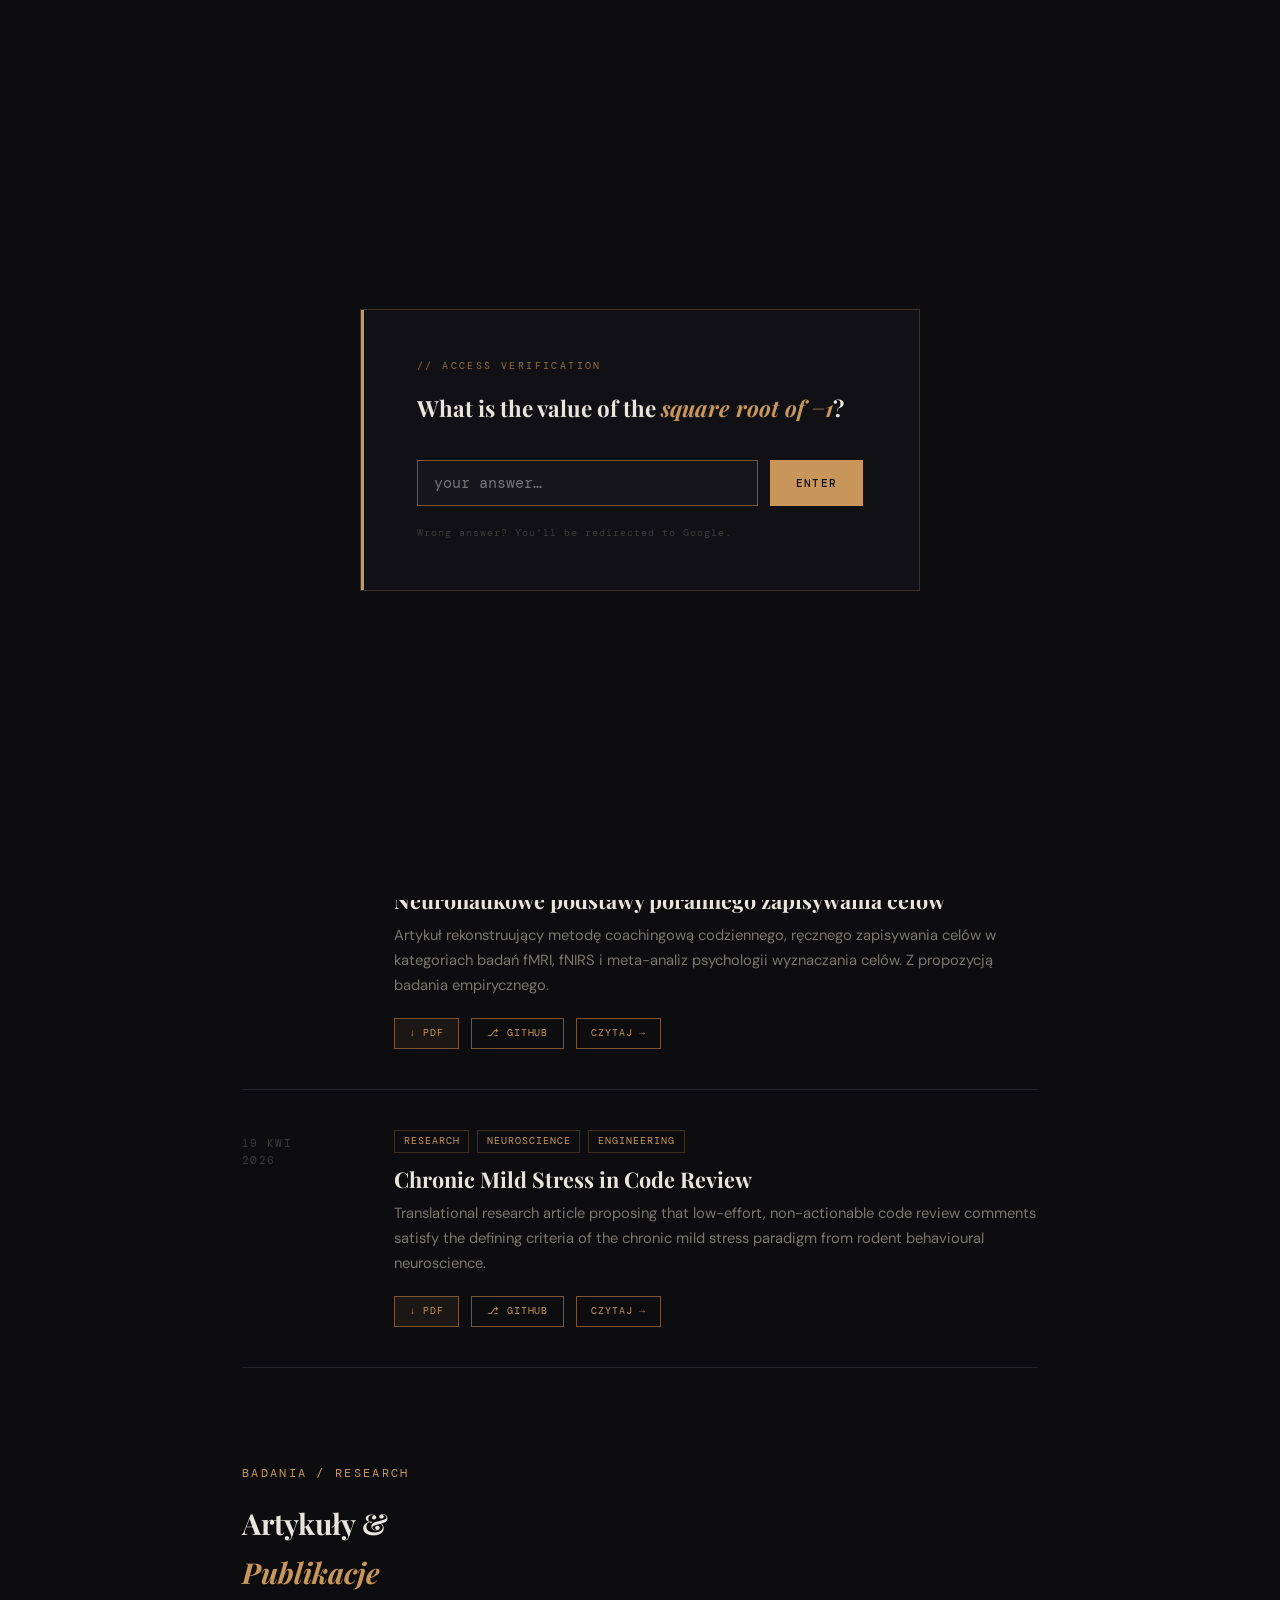
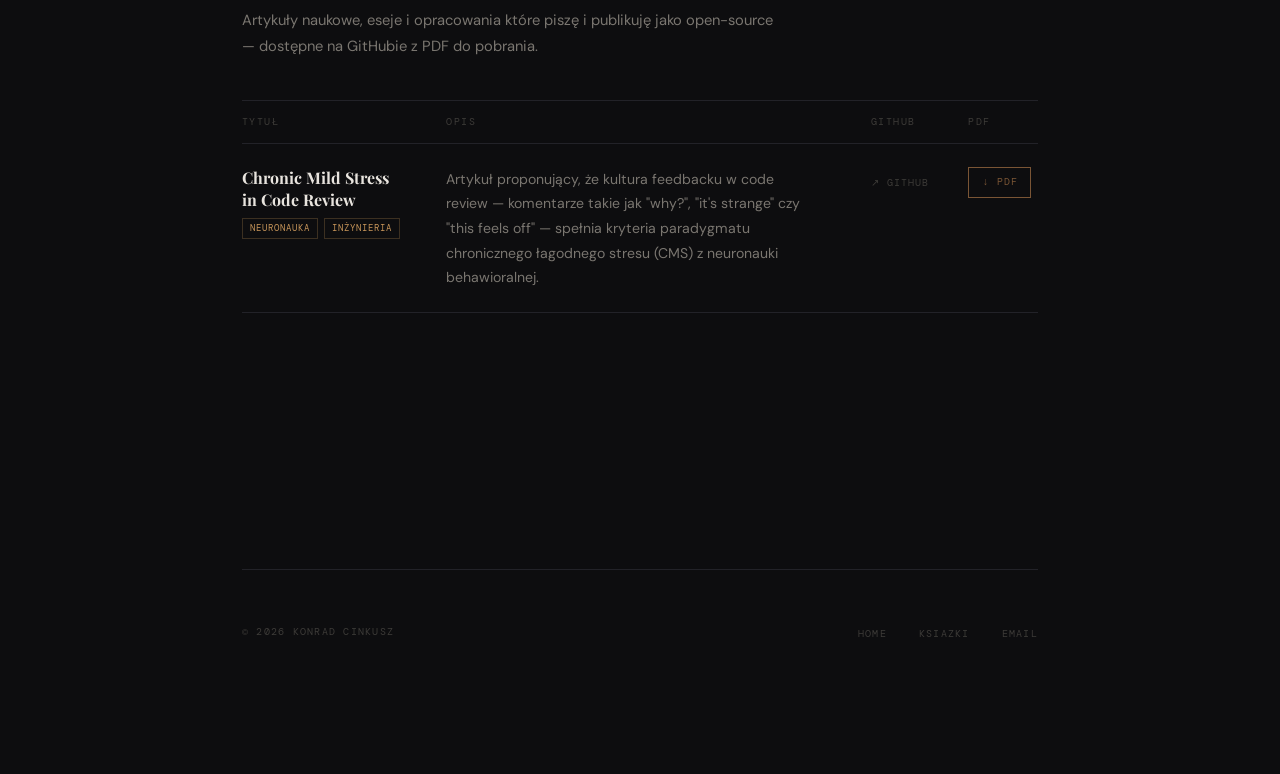
==== commit 6a54190f: "Merge branch 'main' of https://github.com/konradcinkusz/konradcinkusz.github.io" ====
--- a/blog/index.html
+++ b/blog/index.html
@@ -5,6 +5,8 @@
 <meta name="viewport" content="width=device-width, initial-scale=1.0" />
 <title>Blog — Konrad Cinkusz</title>
 <link href="https://fonts.googleapis.com/css2?family=Playfair+Display:ital,wght@0,400;0,700;0,900;1,400&family=DM+Sans:wght@300;400;500&family=DM+Mono:wght@300;400;500&display=swap" rel="stylesheet" />
+<link rel="stylesheet" href="../assets/shared.css" />
+<script src="../assets/shared.js"></script>
 <style>
   :root {
     --bg: #0d0d0f;
@@ -297,6 +299,147 @@
     color: var(--text-muted);
   }
 
+  /* PUBLICATIONS TABLE */
+  .section-eyebrow {
+    font-family: 'DM Mono', monospace;
+    font-size: 0.72rem;
+    letter-spacing: 0.2em;
+    text-transform: uppercase;
+    color: var(--gold);
+    margin-bottom: 1rem;
+    margin-top: 6rem;
+  }
+
+  .section-title {
+    font-family: 'Playfair Display', serif;
+    font-size: 1.8rem;
+    font-weight: 700;
+    color: var(--text);
+    margin-bottom: 0.6rem;
+  }
+
+  .section-title em { font-style: italic; color: var(--gold); }
+
+  .section-desc {
+    font-size: 0.92rem;
+    color: var(--text-dim);
+    line-height: 1.8;
+    max-width: 540px;
+    margin-bottom: 2.5rem;
+  }
+
+  .pub-table {
+    width: 100%;
+    border-collapse: collapse;
+    margin-bottom: 2rem;
+  }
+
+  .pub-table thead tr {
+    border-top: 1px solid var(--border);
+    border-bottom: 1px solid var(--border);
+  }
+
+  .pub-table th {
+    font-family: 'DM Mono', monospace;
+    font-size: 0.62rem;
+    letter-spacing: 0.15em;
+    text-transform: uppercase;
+    color: var(--text-muted);
+    padding: 0.8rem 1rem;
+    text-align: left;
+    font-weight: 400;
+  }
+
+  .pub-table th:first-child { padding-left: 0; }
+  .pub-table th:last-child { padding-right: 0; }
+
+  .pub-table tbody tr {
+    border-bottom: 1px solid var(--border);
+    transition: background 0.15s;
+  }
+
+  .pub-table tbody tr:hover { background: rgba(200,150,90,0.03); }
+
+  .pub-table td {
+    padding: 1.4rem 1rem;
+    vertical-align: top;
+  }
+
+  .pub-table td:first-child { padding-left: 0; }
+  .pub-table td:last-child { padding-right: 0; }
+
+  .pub-name {
+    font-family: 'Playfair Display', serif;
+    font-size: 1rem;
+    font-weight: 700;
+    color: var(--text);
+    line-height: 1.4;
+    margin-bottom: 0.3rem;
+  }
+
+  .pub-tags {
+    display: flex;
+    gap: 0.4rem;
+    flex-wrap: wrap;
+    margin-top: 0.4rem;
+  }
+
+  .pub-tag {
+    font-family: 'DM Mono', monospace;
+    font-size: 0.58rem;
+    letter-spacing: 0.1em;
+    text-transform: uppercase;
+    color: var(--gold);
+    border: 1px solid var(--border-gold);
+    padding: 0.1rem 0.45rem;
+  }
+
+  .pub-desc {
+    font-size: 0.88rem;
+    color: var(--text-dim);
+    line-height: 1.75;
+    max-width: 360px;
+  }
+
+  .pub-link {
+    display: inline-flex;
+    align-items: center;
+    gap: 0.35rem;
+    font-family: 'DM Mono', monospace;
+    font-size: 0.65rem;
+    letter-spacing: 0.1em;
+    text-transform: uppercase;
+    text-decoration: none;
+    color: var(--text-muted);
+    transition: color 0.2s;
+    white-space: nowrap;
+  }
+
+  .pub-link:hover { color: var(--gold); }
+
+  .pub-link-pdf {
+    color: var(--gold-dim);
+    border: 1px solid var(--gold-dim);
+    padding: 0.35rem 0.8rem;
+    transition: background 0.2s, color 0.2s;
+  }
+
+  .pub-link-pdf:hover { background: var(--gold); color: var(--bg); border-color: var(--gold); }
+
+  .pub-actions {
+    display: flex;
+    flex-direction: column;
+    gap: 0.6rem;
+    align-items: flex-start;
+  }
+
+  @media (max-width: 640px) {
+    .pub-table thead { display: none; }
+    .pub-table tbody tr { display: block; padding: 1.5rem 0; }
+    .pub-table td { display: block; padding: 0.2rem 0; }
+    .pub-desc { max-width: 100%; }
+  }
+
   /* FOOTER */
   .page-footer {
     margin-top: 6rem;
@@ -356,6 +499,7 @@
 </style>
 </head>
 <body>
+<script>initGuard();</script>
 
 <!-- NAV -->
 <nav>
@@ -472,6 +616,61 @@
 
   </div>
 
+  <!-- ════════════════════════════════════════════════
+       ARTYKUŁY & PUBLIKACJE
+       Aby dodać nową publikację: skopiuj blok <tr> poniżej
+       ════════════════════════════════════════════════ -->
+  <p class="section-eyebrow">Badania / Research</p>
+  <h2 class="section-title">Artykuły &amp;<br><em>Publikacje</em></h2>
+  <p class="section-desc">
+    Artykuły naukowe, eseje i opracowania które piszę i publikuję jako open-source — dostępne na GitHubie z PDF do pobrania.
+  </p>
+
+  <table class="pub-table">
+    <thead>
+      <tr>
+        <th>Tytuł</th>
+        <th>Opis</th>
+        <th>GitHub</th>
+        <th>PDF</th>
+      </tr>
+    </thead>
+    <tbody>
+
+      <tr>
+        <td>
+          <div class="pub-name">Chronic Mild Stress<br>in Code Review</div>
+          <div class="pub-tags">
+            <span class="pub-tag">Neuronauka</span>
+            <span class="pub-tag">Inżynieria</span>
+          </div>
+        </td>
+        <td>
+          <p class="pub-desc">
+            Artykuł proponujący, że kultura feedbacku w code review — komentarze takie jak
+            "why?", "it's strange" czy "this feels off" — spełnia kryteria paradygmatu
+            chronicznego łagodnego stresu (CMS) z neuronauki behawioralnej.
+          </p>
+        </td>
+        <td>
+          <a href="https://github.com/konradcinkusz/cms-code-review-article" class="pub-link" target="_blank" rel="noopener">
+            ↗ GitHub
+          </a>
+        </td>
+        <td>
+          <div class="pub-actions">
+            <a href="https://github.com/konradcinkusz/cms-code-review-article/releases/latest/download/CMS_Code_Review.pdf" class="pub-link pub-link-pdf" target="_blank" rel="noopener">
+              ↓ PDF
+            </a>
+          </div>
+        </td>
+      </tr>
+
+      <!-- TUTAJ WKLEJAJ KOLEJNE PUBLIKACJE -->
+
+    </tbody>
+  </table>
+
 </div>
 
 <!-- FOOTER -->
@@ -486,5 +685,6 @@
   </div>
 </div>
 
+<script>initCursor();</script>
 </body>
 </html>
--- a/assets/shared.css
+++ b/assets/shared.css
@@ -0,0 +1,140 @@
+/* ── CUSTOM CURSOR ── */
+*, *::before, *::after { cursor: none !important; }
+
+.cursor-dot {
+  position: fixed;
+  top: 0; left: 0;
+  width: 10px; height: 10px;
+  background: var(--gold);
+  border-radius: 50%;
+  pointer-events: none;
+  z-index: 10000;
+  transform: translate(-50%, -50%);
+  box-shadow: 0 0 8px rgba(200,150,90,0.6), 0 0 20px rgba(200,150,90,0.3);
+  transition: opacity 0.3s;
+}
+
+.cursor-canvas {
+  position: fixed;
+  inset: 0;
+  pointer-events: none;
+  z-index: 9999;
+}
+
+@media (max-width: 900px) {
+  .cursor-dot, .cursor-canvas { display: none; }
+  *, *::before, *::after { cursor: auto !important; }
+}
+
+/* ── GUARD OVERLAY ── */
+#guard-overlay {
+  position: fixed;
+  inset: 0;
+  z-index: 99999;
+  background: var(--bg);
+  display: flex;
+  align-items: center;
+  justify-content: center;
+  flex-direction: column;
+  transition: opacity 0.6s ease;
+}
+
+#guard-overlay.fade-out {
+  opacity: 0;
+  pointer-events: none;
+}
+
+.guard-inner {
+  width: min(560px, 90vw);
+  border: 1px solid var(--border-gold);
+  background: var(--bg2);
+  padding: 3rem 3.5rem;
+  position: relative;
+  animation: guardFadeUp 0.7s ease 0.1s both;
+}
+
+.guard-inner::before {
+  content: '';
+  position: absolute;
+  top: 0; left: 0;
+  width: 3px; height: 100%;
+  background: var(--gold);
+}
+
+.guard-index {
+  font-family: 'DM Mono', monospace;
+  font-size: 0.6rem;
+  letter-spacing: 0.25em;
+  text-transform: uppercase;
+  color: var(--gold);
+  opacity: 0.7;
+  margin-bottom: 1.2rem;
+}
+
+.guard-question {
+  font-family: 'Playfair Display', serif;
+  font-size: clamp(1.1rem, 2.5vw, 1.4rem);
+  font-weight: 700;
+  line-height: 1.4;
+  margin-bottom: 2.2rem;
+  color: var(--text);
+}
+
+.guard-question em { color: var(--gold); font-style: italic; }
+
+.guard-form {
+  display: flex;
+  gap: 0.75rem;
+}
+
+.guard-input {
+  flex: 1;
+  background: var(--bg3, #16161c);
+  border: 1px solid var(--border);
+  color: var(--text);
+  font-family: 'DM Mono', monospace;
+  font-size: 0.95rem;
+  padding: 0.75rem 1rem;
+  outline: none;
+  transition: border-color 0.3s;
+}
+
+.guard-input:focus { border-color: var(--gold-dim); }
+.guard-input.error { border-color: #c85a5a; animation: guardShake 0.35s ease; }
+
+.guard-submit {
+  background: var(--gold);
+  color: var(--bg);
+  border: none;
+  font-family: 'DM Mono', monospace;
+  font-size: 0.7rem;
+  letter-spacing: 0.12em;
+  text-transform: uppercase;
+  padding: 0.75rem 1.6rem;
+  cursor: pointer !important;
+  font-weight: 500;
+  transition: background 0.3s, transform 0.2s;
+}
+
+.guard-submit:hover { background: var(--gold-light); transform: translateY(-1px); }
+
+.guard-hint {
+  font-family: 'DM Mono', monospace;
+  font-size: 0.62rem;
+  letter-spacing: 0.1em;
+  color: var(--text-muted);
+  margin-top: 1.2rem;
+}
+
+@keyframes guardFadeUp {
+  from { opacity: 0; transform: translateY(30px); }
+  to   { opacity: 1; transform: translateY(0); }
+}
+
+@keyframes guardShake {
+  0%, 100% { transform: translateX(0); }
+  20%       { transform: translateX(-6px); }
+  40%       { transform: translateX(6px); }
+  60%       { transform: translateX(-4px); }
+  80%       { transform: translateX(4px); }
+}
